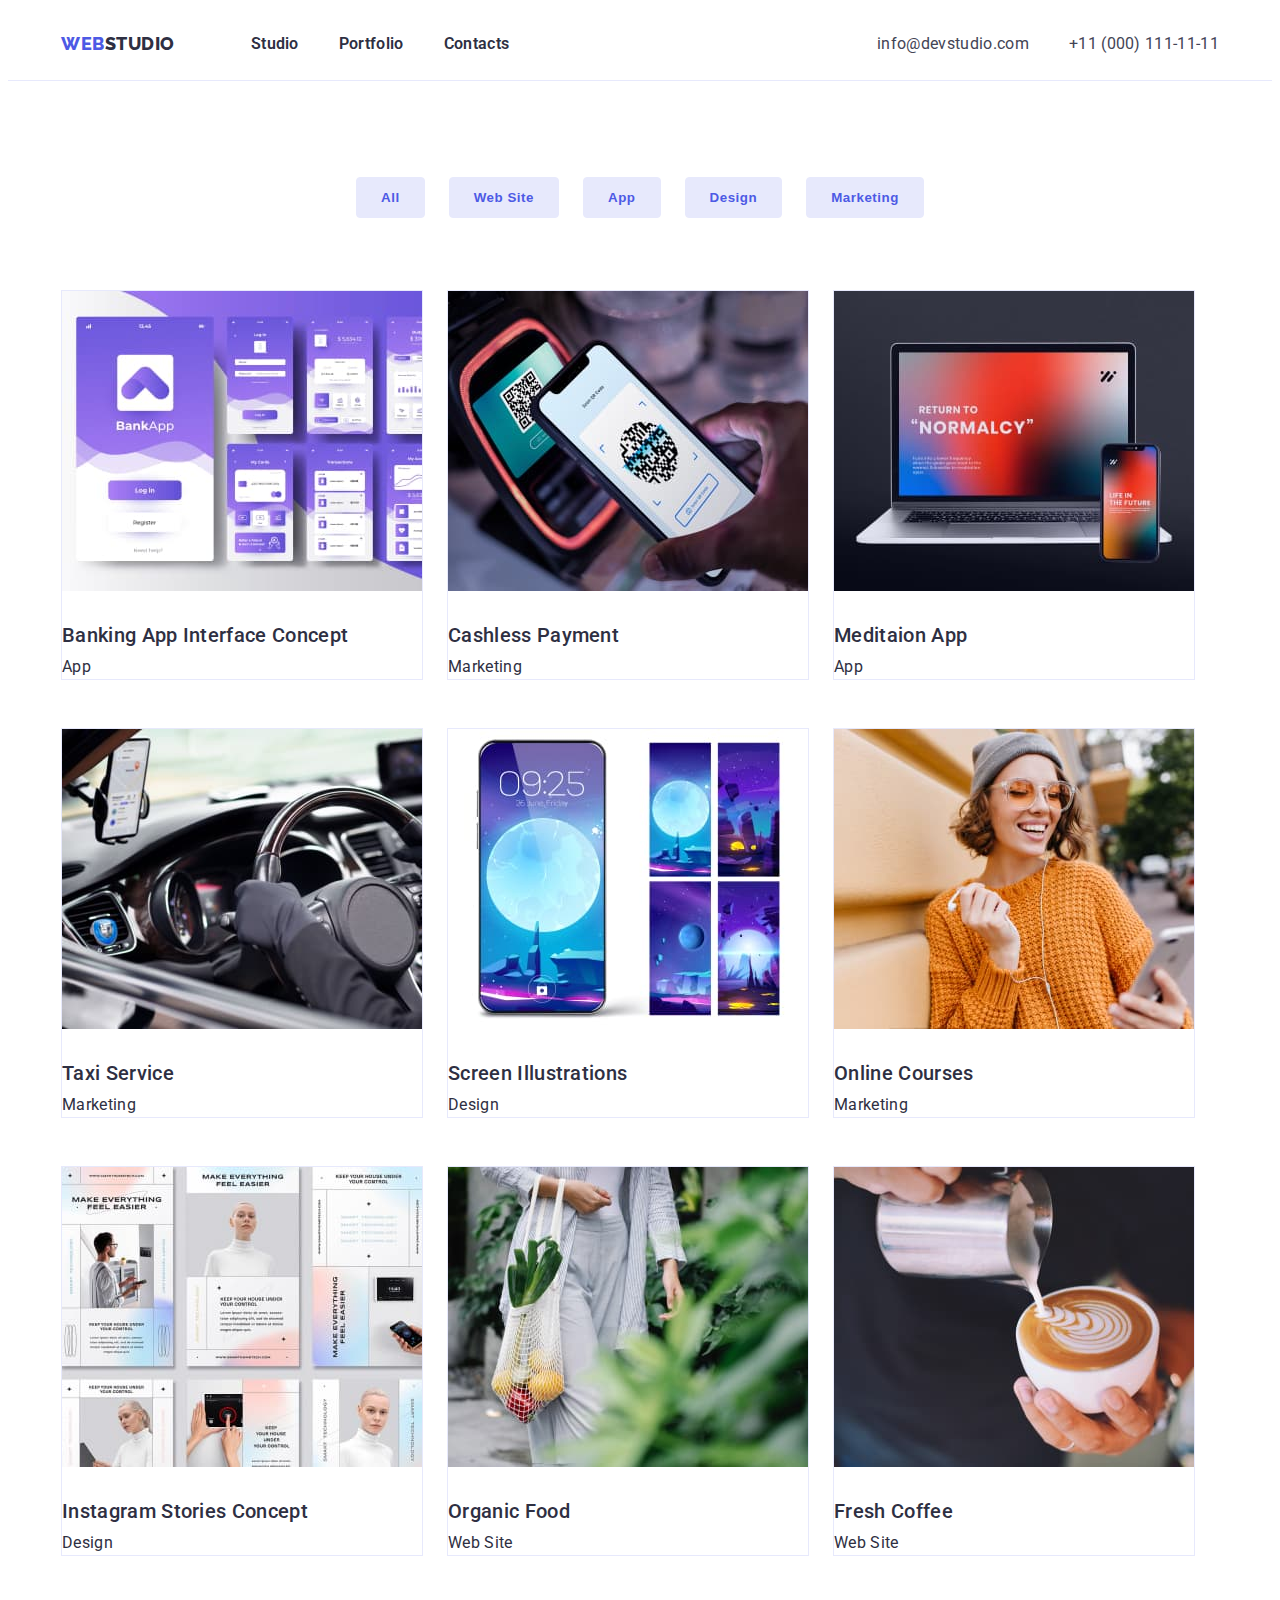
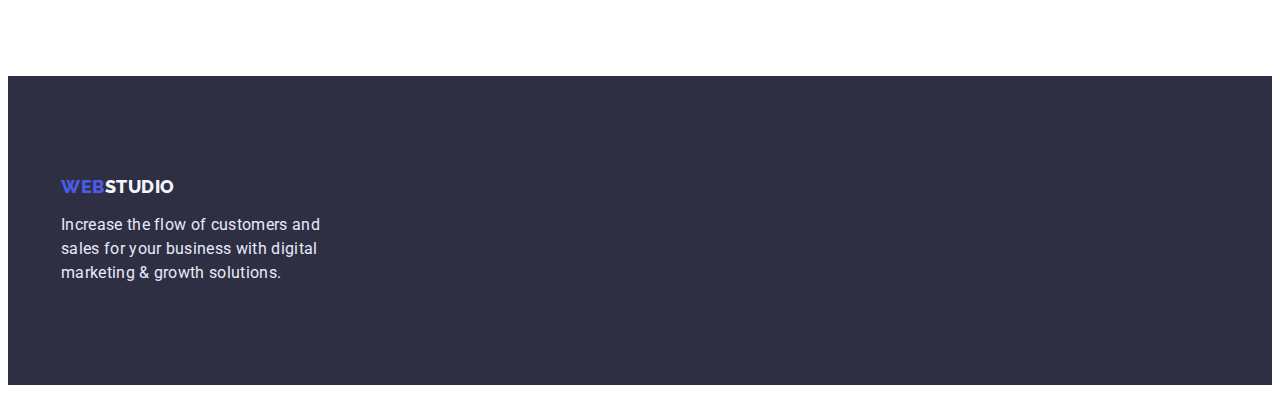
==== portfolio.html @ 0abe551d "homework 3" ====
<!DOCTYPE html>
<html lang="en">
  <head>
    <meta charset="UTF-8" />
    <meta http-equiv="X-UA-Compatible" content="IE=edge" />
    <meta name="viewport" content="width=device-width, initial-scale=1.0" />
    <title>Портфоліо</title>
    <link rel="preconnect" href="https://fonts.googleapis.com" />
    <link rel="preconnect" href="https://fonts.gstatic.com" crossorigin />
    <link
      href="https://fonts.googleapis.com/css2?family=Raleway:wght@800&family=Roboto:wght@400;500;700;900&display=swap"
      rel="stylesheet"
    />
    <link
      rel="stylesheet"
      href="https://cdnjs.cloudflare.com/ajax/libs/modern-normalize/1.1.0/modern-normalize.min.css"
      integrity="sha512-wpPYUAdjBVSE4KJnH1VR1HeZfpl1ub8YT/NKx4PuQ5NmX2tKuGu6U/JRp5y+Y8XG2tV+wKQpNHVUX03MfMFn9Q=="
      crossorigin="anonymous"
      referrerpolicy="no-referrer"
    />
    <link rel="stylesheet" href="./css/styles.css" />
  </head>
  <body>
    <header class="header">
      <div class="container header-navigation">
        <nav class="main-nav">
          <a class="logo list link" href="./index.html"
            >Web<span class="studio-header">Studio</span></a
          >
          <ul class="list">
            <li class="header-link">
              <a class="navigation link" href="./index.html">Studio</a>
            </li>
            <li class="header-link">
              <a class="navigation link" href="./portfolio.html">Portfolio</a>
            </li>
            <li class="header-link">
              <a class="navigation link" href="#">Contacts</a>
            </li>
          </ul>
        </nav>
        <ul class="list contact">
          <li class="header-link">
            <a class="contacts link" href="mailto:info@devstudio.com"
              >info@devstudio.com</a
            >
          </li>
          <li class="header-link">
            <a class="contacts link" href="tel:+110001111111"
              >+11 (000) 111-11-11</a
            >
          </li>
        </ul>
      </div>
    </header>
    <main>
      <section class="section-portfolio">
        <div class="container">
          <!--  Потрібно приховати -->
          <h1 class="visually-hidden">Our products</h1>
          <ul class="list filters">
            <li class="filter">
              <button class="button-filter" type="button">All</button>
            </li>
            <li class="filter">
              <button class="button-filter" type="button">Web Site</button>
            </li>
            <li class="filter">
              <button class="button-filter" type="button">App</button>
            </li>
            <li class="filter">
              <button class="button-filter" type="button">Design</button>
            </li>
            <li class="filter">
              <button class="button-filter" type="button">Marketing</button>
            </li>
          </ul>
          <ul class="list products">
            <li class="product-item">
              <a class="item-link" href="#">
                <img
                  src="./images/banking-app.jpg"
                  alt="Banking App"
                  width="360"
                />
                <h2 class="item-title">Banking App Interface Concept</h2>
                <p>App</p>
              </a>
            </li>
            <li class="product-item">
              <a class="item-link" href="#">
                <img
                  src="./images/cashless-payment.jpg"
                  alt="Cashless payment"
                  width="360"
                />
                <h2 class="item-title">Cashless Payment</h2>
                <p>Marketing</p>
              </a>
            </li>
            <li class="product-item">
              <a class="item-link" href="#">
                <img
                  src="./images/meditation-app.jpg"
                  alt="Laptop and phone"
                  width="360"
                />
                <h2 class="item-title">Meditaion App</h2>
                <p>App</p>
              </a>
            </li>
            <li class="product-item">
              <a class="item-link" href="#">
                <img
                  src="./images/taxi-service.jpg"
                  alt="Interior of the car"
                  width="360"
                />
                <h2 class="item-title">Taxi Service</h2>
                <p>Marketing</p>
              </a>
            </li>
            <li class="product-item">
              <a class="item-link" href="#">
                <img
                  src="./images/screen-illustrations.jpg"
                  alt="Phone screen"
                  width="360"
                />
                <h2 class="item-title">Screen Illustrations</h2>
                <p>Design</p>
              </a>
            </li>
            <li class="product-item">
              <a class="item-link" href="#">
                <img
                  src="./images/online-courses.jpg"
                  alt="Smiling woman"
                  width="360"
                />
                <h2 class="item-title">Online Courses</h2>
                <p>Marketing</p>
              </a>
            </li>
            <li class="product-item">
              <a class="item-link" href="#">
                <img
                  src="./images/instagram-stories.jpg"
                  alt="Instagram stories"
                  width="360"
                />
                <h2 class="item-title">Instagram Stories Concept</h2>
                <p>Design</p>
              </a>
            </li>
            <li class="product-item">
              <a class="item-link" href="#">
                <img
                  src="./images/organic-food.jpg"
                  alt="Woman and fruits"
                  width="360"
                />
                <h2 class="item-title">Organic Food</h2>
                <p>Web Site</p>
              </a>
            </li>
            <li class="product-item">
              <a class="item-link" href="#">
                <img
                  src="./images/coffee.jpg"
                  alt="Cup of coffee"
                  width="360"
                />
                <h2 class="item-title">Fresh Coffee</h2>
                <p>Web Site</p>
              </a>
            </li>
          </ul>
        </div>
      </section>
    </main>
    <footer class="footer">
      <div class="container">
        <a class="logo list link logo-small" href="index.html"
          >Web<span class="studio-footer">Studio</span></a
        >
        <p>
          Increase the flow of customers and sales for your business with
          digital marketing & growth solutions.
        </p>
      </div>
    </footer>
  </body>
</html>
---- css/styles.css ----
:root {
  --background-primary: #e5e5e5;
  --color-brand: #4d5ae5;
  --color-white: #ffffff;
  --color-text: #434455;
  --color-primary: #2e2f42;
  --color-light: #f4f4fd;
  --color-accent: #e7e9fc;
  --color-action: #404bbf;
}
p,
h1,
h2,
h3,
h4,
h5,
h6 {
  margin: 0;
}
ul {
  margin: 0;
  padding-left: 0;
}
.container {
  width: 1158px;
  padding-left: 15px;
  padding-right: 15px;
  margin: 0 auto;
}
body {
  color: var(--color-text);
  background-color: var(--color-white);
  font-family: 'Roboto', sans-serif;
  font-size: 16px;
  line-height: 1.5;
  letter-spacing: 0.02em;
}
.header {
  background-color: var(--color-white);
  padding-top: 24px;
  padding-bottom: 24px;
  border-bottom: 1px solid var(--color-accent);
}
.main-nav {
  display: flex;
  align-items: center;
}
.main-nav .logo {
  margin-right: 76px;
}
.header-navigation {
  display: flex;
}
.contact {
  margin-left: auto;
}
.logo {
  color: var(--color-brand);
  font-family: 'Raleway', sans-serif;
  font-weight: 800;
  font-size: 18px;
  line-height: 1.33;
  letter-spacing: 0.03em;
  text-transform: uppercase;
  display: block;
}
.logo-small {
  line-height: 1.17;
}
.studio-header {
  color: var(--color-primary);
}
.studio-footer {
  color: var(--color-light);
}
.navigation {
  color: var(--color-primary);
  font-weight: 600;
}
.contacts {
  color: var(--color-text);
}

.header-link {
  margin-right: 40px;
  display: block;
}

.navigation:hover,
.navigation:focus,
.contacts:hover,
.contacts:focus {
  color: var(--color-action);
}
.link {
  text-decoration: none;
}
.list {
  list-style: none;
  display: flex;
}
.section {
  padding-top: 120px;
  padding-bottom: 120px;
}
.slogan {
  background-color: var(--color-primary);
  text-align: center;
}
.slogan-text {
  color: var(--color-white);
  font-weight: 600;
  font-size: 56px;
  line-height: 1.07;
  margin-bottom: 48px;
}
.main-btn {
  color: var(--color-white);
  background-color: var(--color-brand);
  font-weight: 600;
  font-size: 16px;
  line-height: 1.19;
  align-items: center;
  letter-spacing: 0.04em;
  cursor: pointer;
  padding: 16px 32px;
  min-width: 169px;
  border-radius: 4px;
  border: 1px solid transparent;
  display: inline-block;
}
.main-btn:hover,
.main-btn:focus {
  background-color: var(--color-action);
}
.visually-hidden {
  position: absolute;
  white-space: nowrap;
  width: 1px;
  height: 1px;
  overflow: hidden;
  border: 0;
  padding: 0;
  clip: rect(0 0 0 0);
  clip-path: inset(50%);
  margin: -1px;
}
.subtitle {
  color: var(--color-primary);
  font-weight: 500;
  font-size: 20px;
  line-height: 1.2;
}
.advantages-item,
.projects-item,
.team-item {
  margin-right: 24px;
}
.advantages-item:last-child,
.projects-item:last-child,
.team-item:last-child,
.header-link:last-child,
.filter:last-child {
  margin-right: 0;
}
.list .subtitle {
  margin-bottom: 8px;
}

.title {
  color: var(--color-primary);
  font-weight: 600;
  font-size: 36px;
  line-height: 1.11;
  text-align: center;
  text-transform: capitalize;
}
.section .title {
  margin-bottom: 72px;
}

.no-padding {
  padding-top: 0;
}
.team-list {
  background-color: var(--color-light);
}

.team-item {
  background-color: var(--color-white);
}

img {
  display: block;
}

.team {
  text-align: center;
}
.footer {
  color: var(--color-accent);
  background-color: var(--color-primary);
  padding-top: 100px;
  padding-bottom: 100px;
}
.footer .logo {
  margin-bottom: 16px;
}
.footer p {
  max-width: 264px;
}
.button-filter {
  color: var(--color-brand);
  background-color: var(--color-accent);
  font-weight: 600;
  align-items: center;
  text-align: center;
  letter-spacing: 0.04em;
  cursor: pointer;
  padding: 12px 24px;
  border-radius: 4px;
  border: 1px solid var(--color-accent);
  display: inline-block;
}
.button-filter:hover,
.button-filter:focus {
  color: var(--color-white);
  background-color: var(--color-action);
}
.item-link {
  color: var(--color-primary);
  text-decoration: none;
  display: inline-block;
}
.item-link:hover,
.item-link:focus {
  color: var(--color-action);
}
.item-title {
  color: var(--color-primary);
  font-weight: 500;
  font-size: 20px;
  line-height: 1.2;
  margin-top: 32px;
  margin-bottom: 8px;
}
.section-portfolio {
  padding-top: 96px;
  padding-bottom: 120px;
}
.filters {
  display: flex;
  margin-bottom: 72px;
  justify-content: center;
}
.filter {
  margin-right: 24px;
}
.products {
  display: flex;
  flex-wrap: wrap;
}
.product-item {
  margin-right: 24px;
  margin-bottom: 48px;
  border: 1px solid var(--color-accent);
  max-width: 360px;
}
.product-item:nth-child(3n) {
  margin-right: 0;
}
.product-item:nth-last-child(-n + 3) {
  margin-bottom: 0;
}
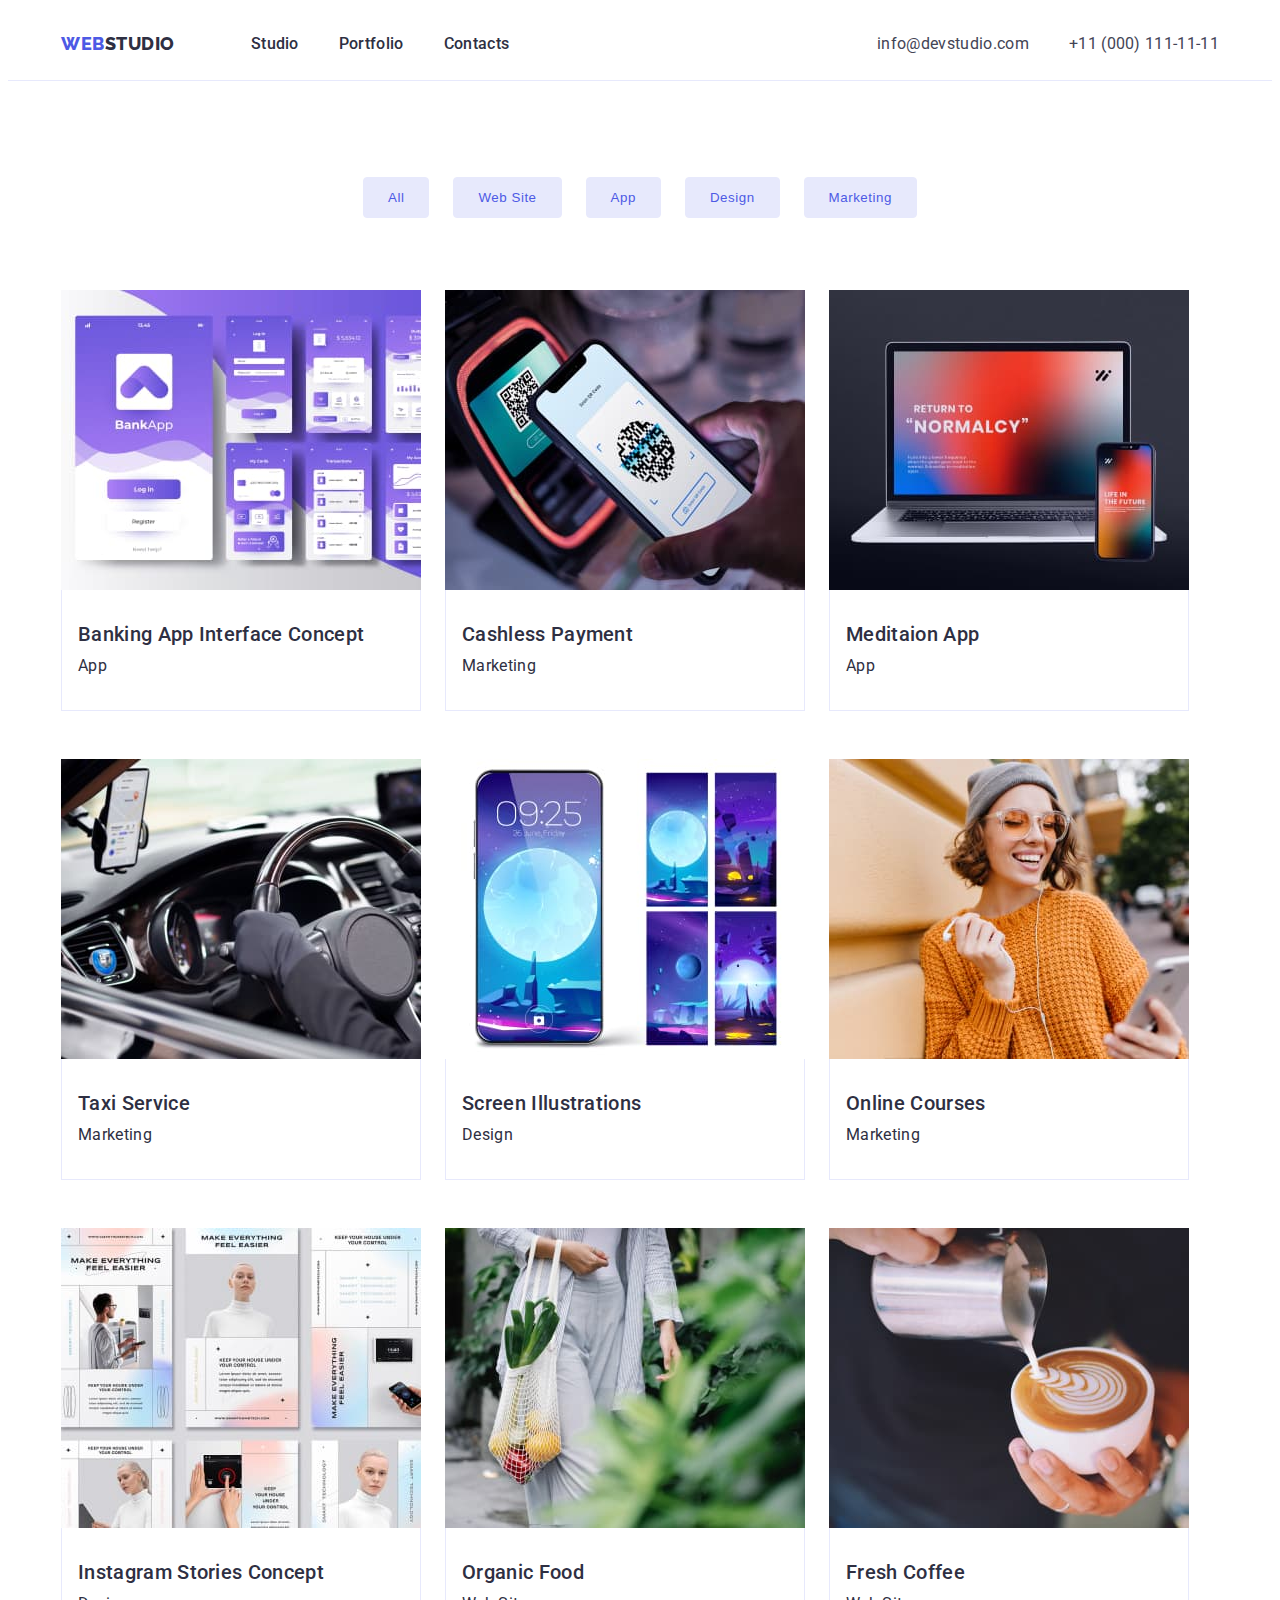
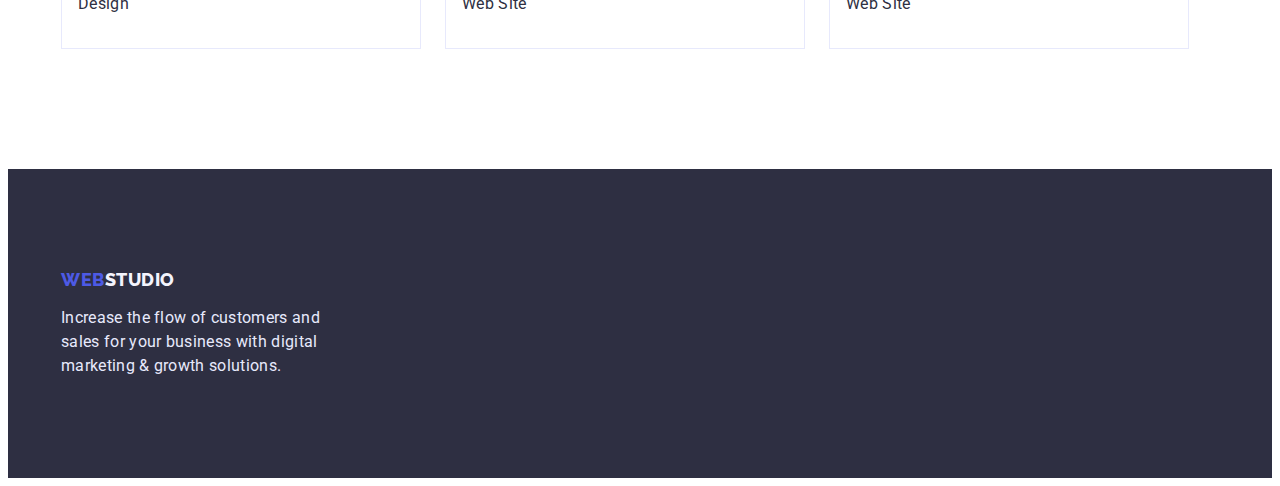
==== commit 10450d1a: "homework 3" ====
--- a/portfolio.html
+++ b/portfolio.html
@@ -83,8 +83,10 @@
                   alt="Banking App"
                   width="360"
                 />
-                <h2 class="item-title">Banking App Interface Concept</h2>
-                <p>App</p>
+                <div class="item-description">
+                  <h2 class="item-title">Banking App Interface Concept</h2>
+                  <p>App</p>
+                </div>
               </a>
             </li>
             <li class="product-item">
@@ -94,8 +96,10 @@
                   alt="Cashless payment"
                   width="360"
                 />
-                <h2 class="item-title">Cashless Payment</h2>
-                <p>Marketing</p>
+                <div class="item-description">
+                  <h2 class="item-title">Cashless Payment</h2>
+                  <p>Marketing</p>
+                </div>
               </a>
             </li>
             <li class="product-item">
@@ -105,8 +109,10 @@
                   alt="Laptop and phone"
                   width="360"
                 />
-                <h2 class="item-title">Meditaion App</h2>
-                <p>App</p>
+                <div class="item-description">
+                  <h2 class="item-title">Meditaion App</h2>
+                  <p>App</p>
+                </div>
               </a>
             </li>
             <li class="product-item">
@@ -116,8 +122,10 @@
                   alt="Interior of the car"
                   width="360"
                 />
-                <h2 class="item-title">Taxi Service</h2>
-                <p>Marketing</p>
+                <div class="item-description">
+                  <h2 class="item-title">Taxi Service</h2>
+                  <p>Marketing</p>
+                </div>
               </a>
             </li>
             <li class="product-item">
@@ -127,8 +135,10 @@
                   alt="Phone screen"
                   width="360"
                 />
-                <h2 class="item-title">Screen Illustrations</h2>
-                <p>Design</p>
+                <div class="item-description">
+                  <h2 class="item-title">Screen Illustrations</h2>
+                  <p>Design</p>
+                </div>
               </a>
             </li>
             <li class="product-item">
@@ -138,8 +148,10 @@
                   alt="Smiling woman"
                   width="360"
                 />
-                <h2 class="item-title">Online Courses</h2>
-                <p>Marketing</p>
+                <div class="item-description">
+                  <h2 class="item-title">Online Courses</h2>
+                  <p>Marketing</p>
+                </div>
               </a>
             </li>
             <li class="product-item">
@@ -149,8 +161,10 @@
                   alt="Instagram stories"
                   width="360"
                 />
-                <h2 class="item-title">Instagram Stories Concept</h2>
-                <p>Design</p>
+                <div class="item-description">
+                  <h2 class="item-title">Instagram Stories Concept</h2>
+                  <p>Design</p>
+                </div>
               </a>
             </li>
             <li class="product-item">
@@ -160,8 +174,10 @@
                   alt="Woman and fruits"
                   width="360"
                 />
-                <h2 class="item-title">Organic Food</h2>
-                <p>Web Site</p>
+                <div class="item-description">
+                  <h2 class="item-title">Organic Food</h2>
+                  <p>Web Site</p>
+                </div>
               </a>
             </li>
             <li class="product-item">
@@ -171,8 +187,10 @@
                   alt="Cup of coffee"
                   width="360"
                 />
-                <h2 class="item-title">Fresh Coffee</h2>
-                <p>Web Site</p>
+                <div class="item-description">
+                  <h2 class="item-title">Fresh Coffee</h2>
+                  <p>Web Site</p>
+                </div>
               </a>
             </li>
           </ul>
--- a/css/styles.css
+++ b/css/styles.css
@@ -75,7 +75,7 @@
 }
 .navigation {
   color: var(--color-primary);
-  font-weight: 600;
+  font-weight: 500;
 }
 .contacts {
   color: var(--color-text);
@@ -106,12 +106,16 @@
 .slogan {
   background-color: var(--color-primary);
   text-align: center;
+  padding-bottom: 188px;
+  padding-top: 188px;
 }
 .slogan-text {
   color: var(--color-white);
-  font-weight: 600;
+  font-weight: 700;
   font-size: 56px;
   line-height: 1.07;
+  max-width: 494px;
+  margin: 0 auto;
   margin-bottom: 48px;
 }
 .main-btn {
@@ -169,7 +173,7 @@
 
 .title {
   color: var(--color-primary);
-  font-weight: 600;
+  font-weight: 700;
   font-size: 36px;
   line-height: 1.11;
   text-align: center;
@@ -188,8 +192,16 @@
 
 .team-item {
   background-color: var(--color-white);
-}
-
+  box-shadow: 0px 1px 6px rgba(46, 47, 66, 0.08),
+    0px 1px 1px rgba(46, 47, 66, 0.16), 0px 2px 1px rgba(46, 47, 66, 0.08);
+  border-radius: 0px 0px 4px 4px;
+}
+.team-item .subtitle {
+  margin-top: 32px;
+}
+.team-item p {
+  margin-bottom: 32px;
+}
 img {
   display: block;
 }
@@ -212,7 +224,7 @@
 .button-filter {
   color: var(--color-brand);
   background-color: var(--color-accent);
-  font-weight: 600;
+  font-weight: 500;
   align-items: center;
   text-align: center;
   letter-spacing: 0.04em;
@@ -241,7 +253,6 @@
   font-weight: 500;
   font-size: 20px;
   line-height: 1.2;
-  margin-top: 32px;
   margin-bottom: 8px;
 }
 .section-portfolio {
@@ -263,7 +274,6 @@
 .product-item {
   margin-right: 24px;
   margin-bottom: 48px;
-  border: 1px solid var(--color-accent);
   max-width: 360px;
 }
 .product-item:nth-child(3n) {
@@ -272,3 +282,10 @@
 .product-item:nth-last-child(-n + 3) {
   margin-bottom: 0;
 }
+.item-description {
+  display: block;
+  border-left: 1px solid var(--color-accent);
+  border-right: 1px solid var(--color-accent);
+  border-bottom: 1px solid var(--color-accent);
+  padding: 32px 16px;
+}
